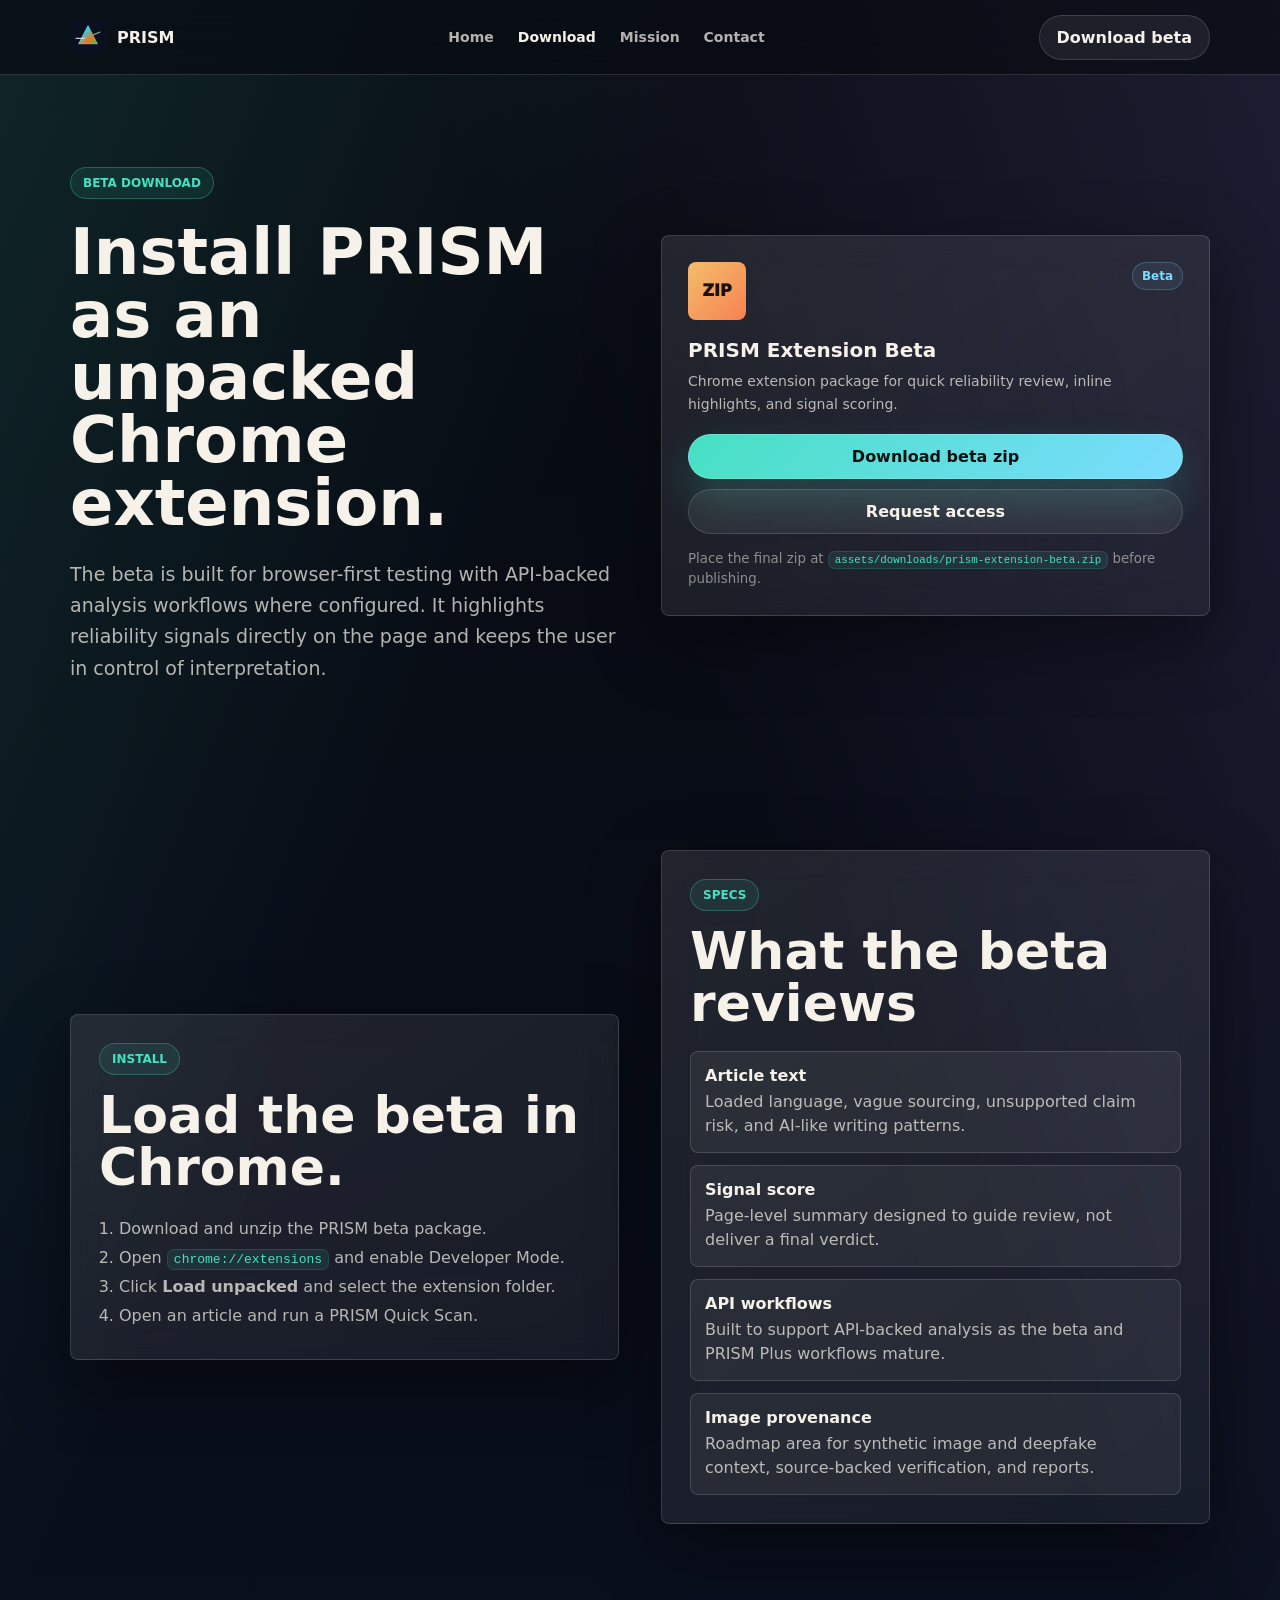
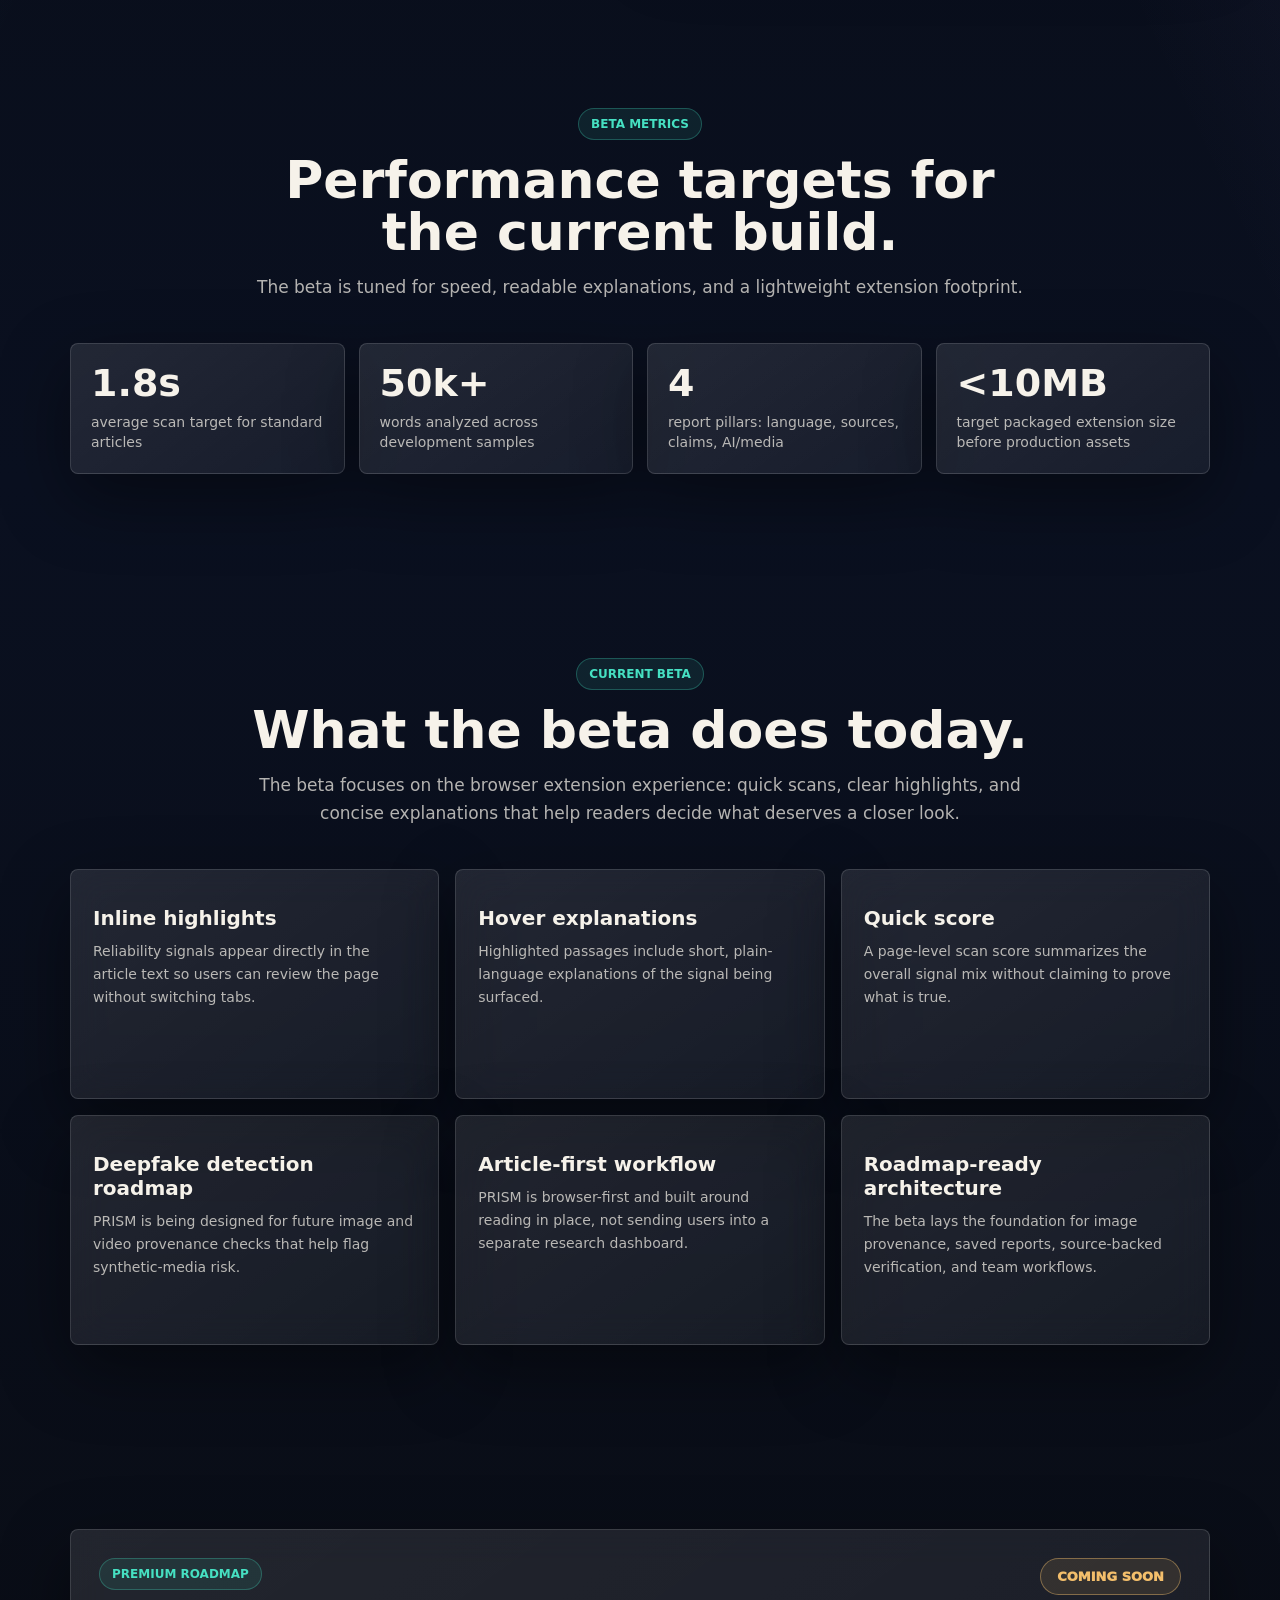
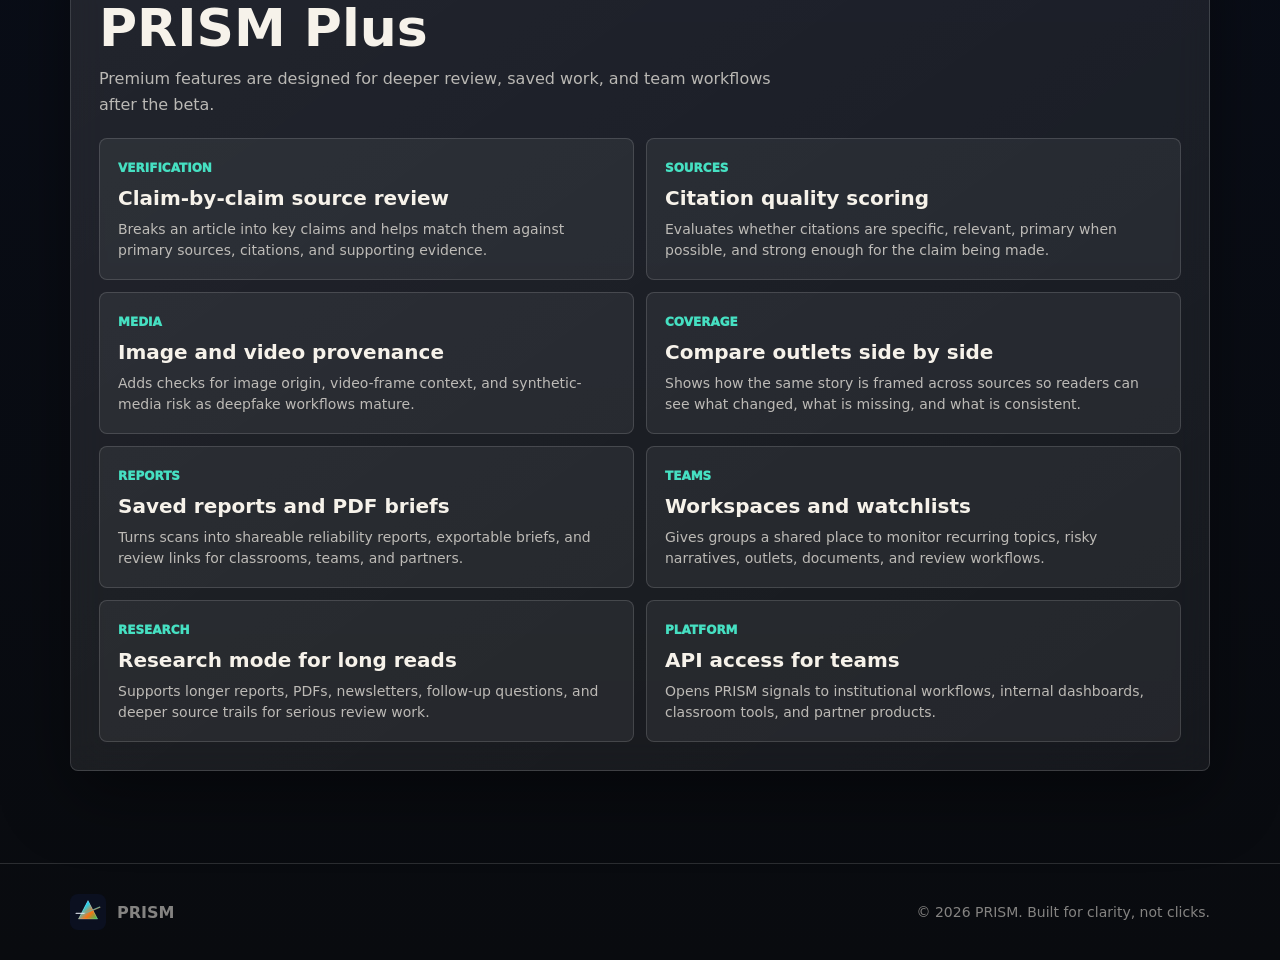
==== download.html @ aa21508f "Add files via upload" ====
<!doctype html>
<html lang="en">
<head>
  <meta charset="utf-8" />
  <meta name="viewport" content="width=device-width, initial-scale=1" />
  <title>Download PRISM - Beta extension</title>
  <meta name="description" content="Download the PRISM browser extension beta and review the current product specs." />
  <link rel="icon" href="assets/images/prism-logo.svg" type="image/svg+xml" />
  <link rel="stylesheet" href="css/prism.css" />
</head>

<body>
  <div class="noise" aria-hidden="true"></div>

  <header class="nav" data-nav>
    <div class="container nav-inner">
      <a class="brand" href="index.html" aria-label="PRISM home">
        <img src="assets/images/prism-logo.svg" alt="" />
        <span>PRISM</span>
      </a>

      <nav class="nav-links" aria-label="Primary navigation">
        <a href="index.html">Home</a>
        <a class="is-active" href="download.html">Download</a>
        <a href="about.html">Mission</a>
        <a href="mailto:casey_mccabe1@baylor.edu?subject=PRISM%20Partnership">Contact</a>
      </nav>

      <a class="nav-cta" href="assets/downloads/prism-extension-beta.zip" download>Download beta</a>
      <button class="menu-button" type="button" data-menu-button aria-label="Open menu" aria-expanded="false">
        <span></span>
        <span></span>
        <span></span>
      </button>
    </div>

    <nav class="mobile-menu" data-mobile-menu aria-label="Mobile navigation">
      <a href="index.html">Home</a>
      <a href="download.html">Download</a>
      <a href="about.html">Mission</a>
      <a href="mailto:casey_mccabe1@baylor.edu?subject=PRISM%20Partnership">Contact</a>
    </nav>
  </header>

  <main>
    <section class="section-large page-hero">
      <div class="container page-hero-grid">
        <div class="reveal">
          <span class="kicker">Beta download</span>
          <h1>Install PRISM as an unpacked Chrome extension.</h1>
          <p>
            The beta is built for browser-first testing with API-backed analysis workflows where configured.
            It highlights reliability signals directly on the page and keeps the user in control of interpretation.
          </p>
        </div>

        <div class="download-card large reveal">
          <div class="download-card-top">
            <div class="package-icon">ZIP</div>
            <span class="status-pill">Beta</span>
          </div>
          <h3>PRISM Extension Beta</h3>
          <p>Chrome extension package for quick reliability review, inline highlights, and signal scoring.</p>
          <a class="button primary wide" href="assets/downloads/prism-extension-beta.zip" download>Download beta zip</a>
          <a class="button secondary wide" href="mailto:casey_mccabe1@baylor.edu?subject=PRISM%20Beta%20Access">Request access</a>
          <small>Place the final zip at <code>assets/downloads/prism-extension-beta.zip</code> before publishing.</small>
        </div>
      </div>
    </section>

    <section class="section">
      <div class="container install-grid">
        <div class="install-panel reveal">
          <span class="kicker">Install</span>
          <h2>Load the beta in Chrome.</h2>
          <ol class="install-list">
            <li>Download and unzip the PRISM beta package.</li>
            <li>Open <code>chrome://extensions</code> and enable Developer Mode.</li>
            <li>Click <strong>Load unpacked</strong> and select the extension folder.</li>
            <li>Open an article and run a PRISM Quick Scan.</li>
          </ol>
        </div>

        <div class="spec-panel reveal">
          <span class="kicker">Specs</span>
          <h2>What the beta reviews</h2>
          <div class="spec-list">
            <div>
              <strong>Article text</strong>
              <span>Loaded language, vague sourcing, unsupported claim risk, and AI-like writing patterns.</span>
            </div>
            <div>
              <strong>Signal score</strong>
              <span>Page-level summary designed to guide review, not deliver a final verdict.</span>
            </div>
            <div>
              <strong>API workflows</strong>
              <span>Built to support API-backed analysis as the beta and PRISM Plus workflows mature.</span>
            </div>
            <div>
              <strong>Image provenance</strong>
              <span>Roadmap area for synthetic image and deepfake context, source-backed verification, and reports.</span>
            </div>
          </div>
        </div>
      </div>
    </section>

    <section class="section beta-metrics-section">
      <div class="container">
        <div class="section-heading reveal">
          <span class="kicker">Beta metrics</span>
          <h2>Performance targets for the current build.</h2>
          <p>
            The beta is tuned for speed, readable explanations, and a lightweight extension footprint.
          </p>
        </div>

        <div class="performance-grid">
          <article class="performance-card reveal">
            <strong>1.8s</strong>
            <span>average scan target for standard articles</span>
          </article>
          <article class="performance-card reveal">
            <strong>50k+</strong>
            <span>words analyzed across development samples</span>
          </article>
          <article class="performance-card reveal">
            <strong>4</strong>
            <span>report pillars: language, sources, claims, AI/media</span>
          </article>
          <article class="performance-card reveal">
            <strong>&lt;10MB</strong>
            <span>target packaged extension size before production assets</span>
          </article>
        </div>
      </div>
    </section>

    <section class="section">
      <div class="container">
        <div class="section-heading reveal">
          <span class="kicker">Current beta</span>
          <h2>What the beta does today.</h2>
          <p>
            The beta focuses on the browser extension experience: quick scans, clear highlights, and concise
            explanations that help readers decide what deserves a closer look.
          </p>
        </div>

        <div class="spec-grid">
          <article class="spec-card reveal">
            <h3>Inline highlights</h3>
            <p>Reliability signals appear directly in the article text so users can review the page without switching tabs.</p>
          </article>
          <article class="spec-card reveal">
            <h3>Hover explanations</h3>
            <p>Highlighted passages include short, plain-language explanations of the signal being surfaced.</p>
          </article>
          <article class="spec-card reveal">
            <h3>Quick score</h3>
            <p>A page-level scan score summarizes the overall signal mix without claiming to prove what is true.</p>
          </article>
          <article class="spec-card reveal">
            <h3>Deepfake detection roadmap</h3>
            <p>PRISM is being designed for future image and video provenance checks that help flag synthetic-media risk.</p>
          </article>
          <article class="spec-card reveal">
            <h3>Article-first workflow</h3>
            <p>PRISM is browser-first and built around reading in place, not sending users into a separate research dashboard.</p>
          </article>
          <article class="spec-card reveal">
            <h3>Roadmap-ready architecture</h3>
            <p>The beta lays the foundation for image provenance, saved reports, source-backed verification, and team workflows.</p>
          </article>
        </div>
      </div>
    </section>

    <section class="section">
      <div class="container">
        <div class="premium-panel reveal">
          <div class="premium-header">
            <div>
              <span class="kicker">Premium roadmap</span>
              <h2>PRISM Plus</h2>
              <p>
                Premium features are designed for deeper review, saved work, and team workflows after the beta.
              </p>
            </div>
            <span class="coming-pill">Coming soon</span>
          </div>

          <div class="premium-feature-grid">
            <article>
              <span>Verification</span>
              <h3>Claim-by-claim source review</h3>
              <p>Breaks an article into key claims and helps match them against primary sources, citations, and supporting evidence.</p>
            </article>
            <article>
              <span>Sources</span>
              <h3>Citation quality scoring</h3>
              <p>Evaluates whether citations are specific, relevant, primary when possible, and strong enough for the claim being made.</p>
            </article>
            <article>
              <span>Media</span>
              <h3>Image and video provenance</h3>
              <p>Adds checks for image origin, video-frame context, and synthetic-media risk as deepfake workflows mature.</p>
            </article>
            <article>
              <span>Coverage</span>
              <h3>Compare outlets side by side</h3>
              <p>Shows how the same story is framed across sources so readers can see what changed, what is missing, and what is consistent.</p>
            </article>
            <article>
              <span>Reports</span>
              <h3>Saved reports and PDF briefs</h3>
              <p>Turns scans into shareable reliability reports, exportable briefs, and review links for classrooms, teams, and partners.</p>
            </article>
            <article>
              <span>Teams</span>
              <h3>Workspaces and watchlists</h3>
              <p>Gives groups a shared place to monitor recurring topics, risky narratives, outlets, documents, and review workflows.</p>
            </article>
            <article>
              <span>Research</span>
              <h3>Research mode for long reads</h3>
              <p>Supports longer reports, PDFs, newsletters, follow-up questions, and deeper source trails for serious review work.</p>
            </article>
            <article>
              <span>Platform</span>
              <h3>API access for teams</h3>
              <p>Opens PRISM signals to institutional workflows, internal dashboards, classroom tools, and partner products.</p>
            </article>
          </div>
        </div>
      </div>
    </section>
  </main>

  <footer class="footer">
    <div class="container footer-inner">
      <a class="brand" href="index.html">
        <img src="assets/images/prism-logo.svg" alt="" />
        <span>PRISM</span>
      </a>
      <p>&copy; <span id="year"></span> PRISM. Built for clarity, not clicks.</p>
    </div>
  </footer>

  <script src="js/main.js"></script>
</body>
</html>
---- css/prism.css ----
:root {
  --bg: #070a10;
  --bg-2: #0d1320;
  --panel: rgba(255, 255, 255, 0.078);
  --panel-strong: rgba(255, 255, 255, 0.12);
  --text: #f6f2ea;
  --muted: rgba(246, 242, 234, 0.72);
  --soft: rgba(246, 242, 234, 0.52);
  --line: rgba(255, 255, 255, 0.14);
  --teal: #46e0c2;
  --cyan: #7bdcff;
  --blue: #76a9ff;
  --amber: #f3be6b;
  --orange: #f78152;
  --violet: #a78bfa;
  --rose: #ff86a7;
  --danger: #ff7373;
  --shadow: 0 24px 70px rgba(0, 0, 0, 0.42);
  --radius: 8px;
  --font: Inter, ui-sans-serif, system-ui, -apple-system, BlinkMacSystemFont, "Segoe UI", sans-serif;
}

* {
  box-sizing: border-box;
}

html {
  scroll-behavior: smooth;
}

body {
  margin: 0;
  min-height: 100vh;
  color: var(--text);
  font-family: var(--font);
  background:
    linear-gradient(115deg, rgba(70, 224, 194, 0.13), transparent 24%),
    linear-gradient(245deg, rgba(167, 139, 250, 0.14), transparent 28%),
    linear-gradient(180deg, #070a10 0%, #0a1020 50%, #090b0f 100%);
  overflow-x: hidden;
}

body.menu-open {
  overflow: hidden;
}

a {
  color: inherit;
  text-decoration: none;
}

button,
input,
textarea {
  font: inherit;
}

.container {
  width: min(1140px, 92vw);
  margin: 0 auto;
}

.narrow {
  max-width: 860px;
}

.noise {
  position: fixed;
  inset: 0;
  pointer-events: none;
  opacity: 0.12;
  background-image:
    linear-gradient(rgba(255,255,255,.04) 1px, transparent 1px),
    linear-gradient(90deg, rgba(255,255,255,.04) 1px, transparent 1px);
  background-size: 38px 38px;
  mask-image: linear-gradient(to bottom, black, transparent 82%);
  z-index: -1;
}

/* Navigation */

.nav {
  position: sticky;
  top: 0;
  z-index: 50;
  border-bottom: 1px solid var(--line);
  background: rgba(8, 11, 18, 0.68);
  backdrop-filter: blur(18px);
  transition: background 180ms ease, box-shadow 180ms ease;
}

.nav.is-scrolled {
  background: rgba(8, 11, 18, 0.88);
  box-shadow: 0 12px 36px rgba(0, 0, 0, 0.2);
}

.nav-inner {
  height: 74px;
  display: flex;
  align-items: center;
  justify-content: space-between;
  gap: 22px;
}

.brand {
  display: inline-flex;
  align-items: center;
  gap: 11px;
  font-weight: 900;
  letter-spacing: 0;
}

.brand img {
  width: 36px;
  height: 36px;
}

.nav-links {
  display: flex;
  align-items: center;
  gap: 24px;
  color: var(--muted);
  font-size: 14px;
  font-weight: 750;
}

.nav-links a,
.mobile-menu a {
  transition: color 160ms ease, transform 160ms ease;
}

.nav-links a:hover,
.nav-links a.is-active,
.mobile-menu a:hover {
  color: var(--text);
}

.nav-links a:hover,
.mobile-menu a:hover {
  transform: translateY(-1px);
}

.nav-cta,
.button {
  display: inline-flex;
  align-items: center;
  justify-content: center;
  gap: 10px;
  border: 1px solid var(--line);
  border-radius: 999px;
  padding: 12px 17px;
  font-weight: 850;
  cursor: pointer;
  transition: transform 160ms ease, border-color 160ms ease, background 160ms ease, box-shadow 160ms ease;
}

.nav-cta,
.button.secondary {
  background: rgba(255,255,255,0.07);
}

.nav-cta:hover,
.button:hover {
  transform: translateY(-2px);
}

.button.primary {
  color: #07100f;
  background: linear-gradient(135deg, var(--teal), var(--cyan));
  border-color: rgba(255,255,255,0.16);
  box-shadow: 0 20px 40px rgba(70, 224, 194, 0.22);
}

.button.wide {
  width: 100%;
}

.menu-button {
  display: none;
  width: 42px;
  height: 42px;
  border-radius: 8px;
  border: 1px solid var(--line);
  background: rgba(255,255,255,0.08);
  color: var(--text);
  padding: 0;
  position: relative;
  place-items: center;
}

.menu-button span {
  position: absolute;
  width: 18px;
  height: 2px;
  border-radius: 999px;
  background: currentColor;
  transition: transform 180ms ease, opacity 180ms ease;
}

.menu-button span:first-child {
  transform: translateY(-6px);
}

.menu-button span:last-child {
  transform: translateY(6px);
}

.menu-button.is-open span:first-child {
  transform: rotate(45deg);
}

.menu-button.is-open span:nth-child(2) {
  opacity: 0;
}

.menu-button.is-open span:last-child {
  transform: rotate(-45deg);
}

.mobile-menu {
  display: none;
  border-top: 1px solid var(--line);
  padding: 12px 4vw 18px;
  background: rgba(8, 11, 18, 0.94);
}

.mobile-menu a {
  display: block;
  padding: 13px 0;
  color: var(--muted);
  font-weight: 800;
}

/* Type and sections */

.section {
  padding: 92px 0;
}

.section-large {
  padding: 92px 0 74px;
}

.kicker,
.pill {
  display: inline-flex;
  align-items: center;
  gap: 9px;
  color: var(--teal);
  border: 1px solid rgba(70, 224, 194, 0.28);
  background: rgba(70, 224, 194, 0.09);
  border-radius: 999px;
  padding: 8px 12px;
  font-size: 12px;
  font-weight: 900;
  letter-spacing: 0;
  text-transform: uppercase;
}

.pulse {
  width: 8px;
  height: 8px;
  background: var(--teal);
  border-radius: 999px;
  box-shadow: 0 0 0 0 rgba(70,224,194,0.7);
  animation: pulse 1.8s infinite;
}

@keyframes pulse {
  70% { box-shadow: 0 0 0 11px rgba(70,224,194,0); }
  100% { box-shadow: 0 0 0 0 rgba(70,224,194,0); }
}

h1,
h2,
h3,
p {
  margin: 0;
}

h1 {
  margin-top: 22px;
  font-size: 68px;
  line-height: 0.98;
  letter-spacing: 0;
}

h2 {
  font-size: 52px;
  line-height: 1;
  letter-spacing: 0;
}

h3 {
  font-size: 20px;
  letter-spacing: 0;
}

p {
  color: var(--muted);
  line-height: 1.65;
}

.hero-sub,
.page-hero p {
  margin-top: 24px;
  font-size: 19px;
  max-width: 66ch;
}

.hero-actions {
  display: flex;
  flex-wrap: wrap;
  gap: 13px;
  margin-top: 32px;
}

.section-heading {
  text-align: center;
  max-width: 800px;
  margin: 0 auto 42px;
}

.section-heading h2 {
  margin-top: 14px;
}

.section-heading p {
  margin-top: 15px;
  font-size: 17px;
}

/* Hero browser */

.hero-grid {
  display: grid;
  grid-template-columns: minmax(0, 0.92fr) minmax(480px, 1.08fr);
  gap: 56px;
  align-items: center;
}

.hero-browser {
  transform: perspective(1000px) rotateY(-4deg) rotateX(2deg);
  animation: browserFloat 7s ease-in-out infinite;
}

.hero-browser .article-demo {
  min-height: 390px;
}

/* Layout grids */

.page-hero-grid,
.install-grid,
.split-grid {
  display: grid;
  grid-template-columns: 1fr 1fr;
  gap: 42px;
  align-items: center;
}

.split-grid p {
  margin-top: 16px;
  font-size: 17px;
}

.split-grid h2 {
  margin-top: 14px;
}

/* Metrics */

.pillar-board,
.spec-card,
.premium-panel,
.browser-frame,
.download-card,
.install-panel,
.spec-panel,
.team-card,
.achievement-card,
.timeline-card,
.mission-panel {
  border: 1px solid var(--line);
  border-radius: var(--radius);
  background: linear-gradient(145deg, rgba(255,255,255,0.10), rgba(255,255,255,0.055));
  box-shadow: var(--shadow);
  backdrop-filter: blur(18px);
}

.spec-card:hover,
.team-card:hover,
.timeline-card:hover,
.download-card:hover,
.achievement-card:hover {
  transform: translateY(-5px);
  border-color: rgba(70, 224, 194, 0.32);
  background: rgba(255,255,255,0.10);
}

.evidence-chart {
  display: grid;
  grid-template-columns: 0.72fr 1.28fr;
  gap: 24px;
  align-items: center;
  border: 1px solid var(--line);
  border-radius: var(--radius);
  padding: 28px;
  background: linear-gradient(145deg, rgba(255,255,255,0.10), rgba(255,255,255,0.055));
  box-shadow: var(--shadow);
  backdrop-filter: blur(18px);
}

.chart-copy h3 {
  margin-top: 14px;
  font-size: 34px;
  line-height: 1.05;
}

.chart-copy p {
  margin-top: 16px;
  font-size: 16px;
}

.chart-canvas {
  border: 1px solid rgba(255,255,255,0.1);
  border-radius: var(--radius);
  padding: 16px;
  background: rgba(0,0,0,0.2);
}

.chart-canvas svg {
  display: block;
  width: 100%;
  height: auto;
}

.grid-lines line {
  stroke: rgba(255,255,255,0.1);
  stroke-width: 1;
}

.axis-labels text {
  fill: rgba(246,242,234,0.54);
  font-size: 13px;
  font-weight: 750;
}

.trust-area {
  fill: url(#trustArea);
}

.trust-path {
  fill: none;
  stroke: url(#trustLine);
  stroke-width: 6;
  stroke-linecap: round;
  stroke-linejoin: round;
  filter: drop-shadow(0 0 14px rgba(70,224,194,0.26));
}

.data-points circle {
  fill: var(--text);
  stroke: var(--teal);
  stroke-width: 3;
}

.chart-callout rect,
.risk-badges rect {
  fill: rgba(8, 12, 18, 0.82);
  stroke: rgba(70,224,194,0.22);
}

.chart-callout text,
.risk-badges text {
  fill: var(--text);
  font-size: 14px;
  font-weight: 850;
}

.risk-badges rect {
  stroke: rgba(243,190,107,0.26);
}

.risk-badges text {
  fill: rgba(246,242,234,0.9);
  font-size: 13px;
}

.chart-source {
  display: grid;
  gap: 4px;
  margin-top: 12px;
  font-size: 12px;
  line-height: 1.4;
}

.chart-source a {
  color: var(--soft);
  text-decoration: none;
}

.chart-source a:hover {
  color: var(--teal);
}

/* Pillars */

.pillars-section {
  padding-top: 40px;
}

.pillar-board {
  display: grid;
  gap: 12px;
  padding: 18px;
}

.pillar-row {
  display: grid;
  gap: 7px;
  border: 1px solid var(--line);
  border-radius: var(--radius);
  padding: 16px;
  background: rgba(255,255,255,0.06);
}

.pillar-row.cyan { border-left: 4px solid var(--cyan); }
.pillar-row.green { border-left: 4px solid var(--teal); }
.pillar-row.amber { border-left: 4px solid var(--amber); }
.pillar-row.violet { border-left: 4px solid var(--violet); }

.pillar-row span {
  color: var(--teal);
  font-size: 12px;
  font-weight: 900;
  text-transform: uppercase;
}

.pillar-row strong {
  font-size: 17px;
}

.pillar-row p {
  color: var(--muted);
  font-size: 14px;
  line-height: 1.5;
}

.spec-grid {
  display: grid;
  grid-template-columns: repeat(3, 1fr);
  gap: 16px;
}

.performance-grid {
  display: grid;
  grid-template-columns: repeat(4, 1fr);
  gap: 14px;
}

.performance-card {
  border: 1px solid var(--line);
  border-radius: var(--radius);
  padding: 20px;
  background: linear-gradient(145deg, rgba(255,255,255,0.10), rgba(255,255,255,0.055));
  box-shadow: var(--shadow);
}

.performance-card strong,
.performance-card span {
  display: block;
}

.performance-card strong {
  color: var(--text);
  font-size: 38px;
  line-height: 1;
}

.performance-card span {
  margin-top: 10px;
  color: var(--muted);
  font-size: 14px;
  line-height: 1.45;
}

.spec-card {
  min-height: 230px;
  padding: 22px;
  transition: transform 180ms ease, border-color 180ms ease, background 180ms ease;
}

.spec-card h3 {
  margin-top: 14px;
}

.spec-card p {
  margin-top: 10px;
  font-size: 14px;
}

.premium-panel {
  padding: 28px;
}

.premium-header {
  display: flex;
  justify-content: space-between;
  gap: 18px;
  align-items: flex-start;
  margin-bottom: 20px;
}

.premium-header h2 {
  margin-top: 12px;
}

.premium-header p {
  margin-top: 12px;
  max-width: 680px;
}

.coming-pill {
  display: inline-flex;
  align-items: center;
  flex: 0 0 auto;
  border: 1px solid rgba(243, 190, 107, 0.42);
  border-radius: 999px;
  padding: 10px 16px;
  color: var(--amber);
  background: rgba(243, 190, 107, 0.11);
  font-size: 13px;
  font-weight: 950;
  text-transform: uppercase;
}

.premium-feature-grid {
  display: grid;
  grid-template-columns: repeat(2, 1fr);
  gap: 12px;
}

.premium-feature-grid article {
  border: 1px solid var(--line);
  border-radius: var(--radius);
  padding: 18px;
  background: rgba(255,255,255,0.06);
}

.premium-feature-grid span {
  color: var(--teal);
  font-size: 12px;
  font-weight: 950;
  text-transform: uppercase;
}

.premium-feature-grid h3 {
  margin-top: 10px;
}

.premium-feature-grid p {
  margin-top: 9px;
  font-size: 14px;
  line-height: 1.5;
}

/* Browser showcase */

.browser-frame {
  overflow: hidden;
  transform: perspective(1000px) rotateY(-3deg) rotateX(2deg);
  animation: browserFloat 7s ease-in-out infinite;
}

.browser-frame.hero-browser {
  transform: perspective(1000px) rotateY(-4deg) rotateX(2deg);
}

@keyframes browserFloat {
  50% { transform: perspective(1000px) rotateY(-2deg) rotateX(1deg) translateY(-10px); }
}

.browser-bar {
  height: 54px;
  display: flex;
  align-items: center;
  gap: 8px;
  padding: 0 16px;
  border-bottom: 1px solid var(--line);
  background: rgba(0,0,0,0.22);
}

.browser-bar span {
  width: 11px;
  height: 11px;
  border-radius: 999px;
  background: var(--danger);
}

.browser-bar span:nth-child(2) { background: var(--amber); }
.browser-bar span:nth-child(3) { background: var(--teal); }

.fake-url {
  flex: 1;
  margin-left: 8px;
  padding: 9px 12px;
  border-radius: 999px;
  color: var(--soft);
  background: rgba(255,255,255,0.07);
  font-size: 12px;
}

.article-demo {
  display: grid;
  grid-template-columns: 1fr 210px;
  gap: 18px;
  padding: 22px;
}

.article-left {
  display: grid;
  gap: 13px;
}

.line {
  height: 12px;
  border-radius: 999px;
  background: rgba(255,255,255,0.12);
}

.line.short { width: 55%; }

.article-left p {
  color: rgba(246, 242, 234, 0.86);
  background: rgba(255,255,255,0.05);
  border: 1px solid var(--line);
  border-radius: var(--radius);
  padding: 14px;
  font-size: 14px;
}

mark {
  color: inherit;
  background: rgba(243, 190, 107, 0.25);
  border-bottom: 2px solid var(--amber);
  border-radius: 4px;
  padding: 0 3px;
  position: relative;
}

mark:hover::after,
mark:focus-visible::after {
  content: attr(data-tip);
  position: absolute;
  left: 0;
  bottom: calc(100% + 10px);
  min-width: 220px;
  padding: 10px 12px;
  border-radius: var(--radius);
  background: #111827;
  color: var(--text);
  box-shadow: var(--shadow);
  font-size: 12px;
  z-index: 5;
}

.score-card {
  border: 1px solid var(--line);
  border-radius: var(--radius);
  padding: 16px;
  background: rgba(0,0,0,0.19);
}

.score-ring {
  --degrees: calc(var(--score) * 3.6deg);
  width: 86px;
  height: 86px;
  border-radius: 999px;
  display: grid;
  place-items: center;
  margin-bottom: 14px;
  background: conic-gradient(var(--teal) var(--degrees), rgba(255,255,255,0.13) var(--degrees));
}

.score-ring span {
  width: 62px;
  height: 62px;
  display: grid;
  place-items: center;
  border-radius: 999px;
  background: #111827;
  font-weight: 950;
  font-size: 24px;
}

.score-card p {
  margin-top: 7px;
  font-size: 12px;
}

.mini-bars {
  display: grid;
  gap: 7px;
  margin-top: 16px;
}

.mini-bars span {
  height: 7px;
  width: var(--w);
  border-radius: 999px;
  background: linear-gradient(90deg, var(--teal), var(--cyan));
}

/* Download and specs */

.page-hero h1 {
  font-size: 64px;
}

.download-card {
  padding: 22px;
}

.download-card.large {
  padding: 26px;
}

.download-card-top {
  display: flex;
  align-items: flex-start;
  justify-content: space-between;
  gap: 14px;
}

.package-icon {
  width: 58px;
  height: 58px;
  display: grid;
  place-items: center;
  border-radius: var(--radius);
  background: linear-gradient(135deg, var(--amber), var(--orange));
  color: #1b1009;
  font-weight: 950;
  margin-bottom: 18px;
}

.status-pill {
  display: inline-flex;
  align-items: center;
  border: 1px solid rgba(123, 220, 255, 0.24);
  border-radius: 999px;
  padding: 6px 9px;
  color: var(--cyan);
  background: rgba(123, 220, 255, 0.08);
  font-size: 12px;
  font-weight: 850;
}

.download-card p {
  margin: 8px 0 18px;
  font-size: 14px;
}

.download-card .button + .button {
  margin-top: 10px;
}

.download-card small {
  display: block;
  color: var(--soft);
  margin-top: 15px;
  line-height: 1.5;
}

.install-panel,
.spec-panel {
  padding: 28px;
}

.install-panel h2,
.spec-panel h2 {
  margin-top: 14px;
}

.install-list {
  margin: 22px 0 0;
  padding-left: 20px;
  color: var(--muted);
  line-height: 1.8;
}

code {
  color: var(--teal);
  background: rgba(70, 224, 194, 0.09);
  border: 1px solid rgba(70, 224, 194, 0.16);
  border-radius: 7px;
  padding: 2px 6px;
}

.spec-list {
  display: grid;
  gap: 12px;
  margin-top: 22px;
}

.spec-list div {
  border: 1px solid var(--line);
  border-radius: var(--radius);
  padding: 14px;
  background: rgba(255,255,255,0.06);
}

.spec-list strong,
.spec-list span {
  display: block;
}

.spec-list span {
  margin-top: 5px;
  color: var(--muted);
  line-height: 1.5;
}

/* Team and roadmap */

.team-grid {
  display: grid;
  grid-template-columns: repeat(2, 1fr);
  gap: 18px;
}

.team-card {
  display: grid;
  grid-template-columns: 150px 1fr;
  gap: 20px;
  padding: 18px;
  align-items: center;
  transition: transform 180ms ease, border-color 180ms ease, background 180ms ease;
}

.team-card img {
  width: 150px;
  height: 170px;
  object-fit: cover;
  border-radius: var(--radius);
  border: 1px solid var(--line);
}

.team-card span {
  display: block;
  margin-top: 4px;
  color: var(--teal);
  font-weight: 800;
  font-size: 13px;
}

.team-card p {
  margin-top: 10px;
  font-size: 14px;
}

.profile-link {
  display: inline-flex;
  align-items: center;
  margin-top: 14px;
  color: var(--text);
  border: 1px solid var(--line);
  border-radius: 999px;
  padding: 8px 12px;
  background: rgba(255,255,255,0.07);
  font-size: 13px;
  font-weight: 850;
  transition: transform 160ms ease, border-color 160ms ease, background 160ms ease;
}

.profile-link:hover {
  transform: translateY(-2px);
  border-color: rgba(70, 224, 194, 0.32);
  background: rgba(70, 224, 194, 0.1);
}

.achievement-card {
  margin-top: 18px;
  padding: 22px;
}

.achievement-card p {
  margin-top: 5px;
}

.timeline {
  position: relative;
  display: grid;
  gap: 18px;
  max-width: 860px;
  margin: 0 auto;
}

.timeline::before {
  content: "";
  position: absolute;
  left: 115px;
  top: 18px;
  bottom: 18px;
  width: 1px;
  background: linear-gradient(to bottom, transparent, var(--teal), transparent);
}

.timeline-item {
  display: grid;
  grid-template-columns: 150px 1fr;
  gap: 26px;
  align-items: stretch;
}

.time {
  color: var(--teal);
  font-weight: 950;
  font-size: 14px;
  padding-top: 22px;
}

.timeline-card {
  padding: 24px;
  position: relative;
  transition: transform 180ms ease, border-color 180ms ease, background 180ms ease;
}

.timeline-card::before {
  content: "";
  position: absolute;
  left: -37px;
  top: 26px;
  width: 13px;
  height: 13px;
  border-radius: 999px;
  background: var(--teal);
  box-shadow: 0 0 0 8px rgba(70, 224, 194, 0.12);
}

.timeline-card.premium {
  border-color: rgba(243, 190, 107, 0.34);
  background: linear-gradient(145deg, rgba(243, 190, 107, 0.14), rgba(255,255,255,0.06));
}

.timeline-card p {
  margin-top: 8px;
}

/* Final CTA */

.final-cta {
  padding-top: 40px;
}

.mission-panel {
  padding: 58px;
  text-align: center;
}

.mission-panel p {
  max-width: 780px;
  margin-top: 16px;
  margin-left: auto;
  margin-right: auto;
  font-size: 17px;
}

.mission-panel h2 {
  margin-top: 14px;
}

.mission-panel .hero-actions {
  justify-content: center;
}

/* Footer */

.footer {
  padding: 30px 0;
  border-top: 1px solid var(--line);
  color: var(--soft);
}

.footer-inner {
  display: flex;
  justify-content: space-between;
  gap: 18px;
  align-items: center;
}

.footer p {
  color: var(--soft);
  font-size: 14px;
}

/* Animations */

.reveal {
  opacity: 0;
  transform: translateY(18px);
  transition: opacity 700ms ease, transform 700ms ease;
}

.reveal.is-visible {
  opacity: 1;
  transform: translateY(0);
}

@media (prefers-reduced-motion: reduce) {
  html { scroll-behavior: auto; }
  *,
  *::before,
  *::after {
    animation: none !important;
    transition-duration: 0.001ms !important;
  }
}

/* Responsive */

@media (max-width: 1100px) {
  h1 {
    font-size: 64px;
  }

  .hero-grid {
    grid-template-columns: 1fr;
  }
}

@media (max-width: 980px) {
  .nav-links,
  .nav-cta {
    display: none;
  }

  .menu-button {
    display: inline-grid;
    place-items: center;
  }

  .mobile-menu.is-open {
    display: block;
  }

  .page-hero-grid,
  .install-grid,
  .split-grid {
    grid-template-columns: 1fr;
  }

  .spec-grid,
  .performance-grid,
  .team-grid {
    grid-template-columns: 1fr;
  }

  .evidence-chart {
    grid-template-columns: 1fr;
  }

  .browser-frame {
    transform: none;
    animation: none;
  }
}

@media (max-width: 720px) {
  h1,
  .page-hero h1 {
    font-size: 44px;
  }

  h2 {
    font-size: 34px;
  }

  .section,
  .section-large {
    padding: 70px 0;
  }

  .hero-sub,
  .page-hero p {
    font-size: 17px;
  }

  .article-demo {
    grid-template-columns: 1fr;
  }

  .premium-header {
    display: grid;
  }

  .premium-feature-grid {
    grid-template-columns: 1fr;
  }

  .install-panel,
  .spec-panel,
  .premium-panel,
  .mission-panel {
    padding: 24px;
  }

  .timeline::before {
    left: 8px;
  }

  .timeline-item {
    grid-template-columns: 1fr;
    gap: 8px;
    padding-left: 28px;
  }

  .timeline-card::before {
    left: -27px;
  }

  .time {
    padding-top: 0;
  }

  .team-card {
    grid-template-columns: 1fr;
  }

  .team-card img {
    width: 100%;
    height: 260px;
  }

  .footer-inner {
    flex-direction: column;
    align-items: flex-start;
  }
}
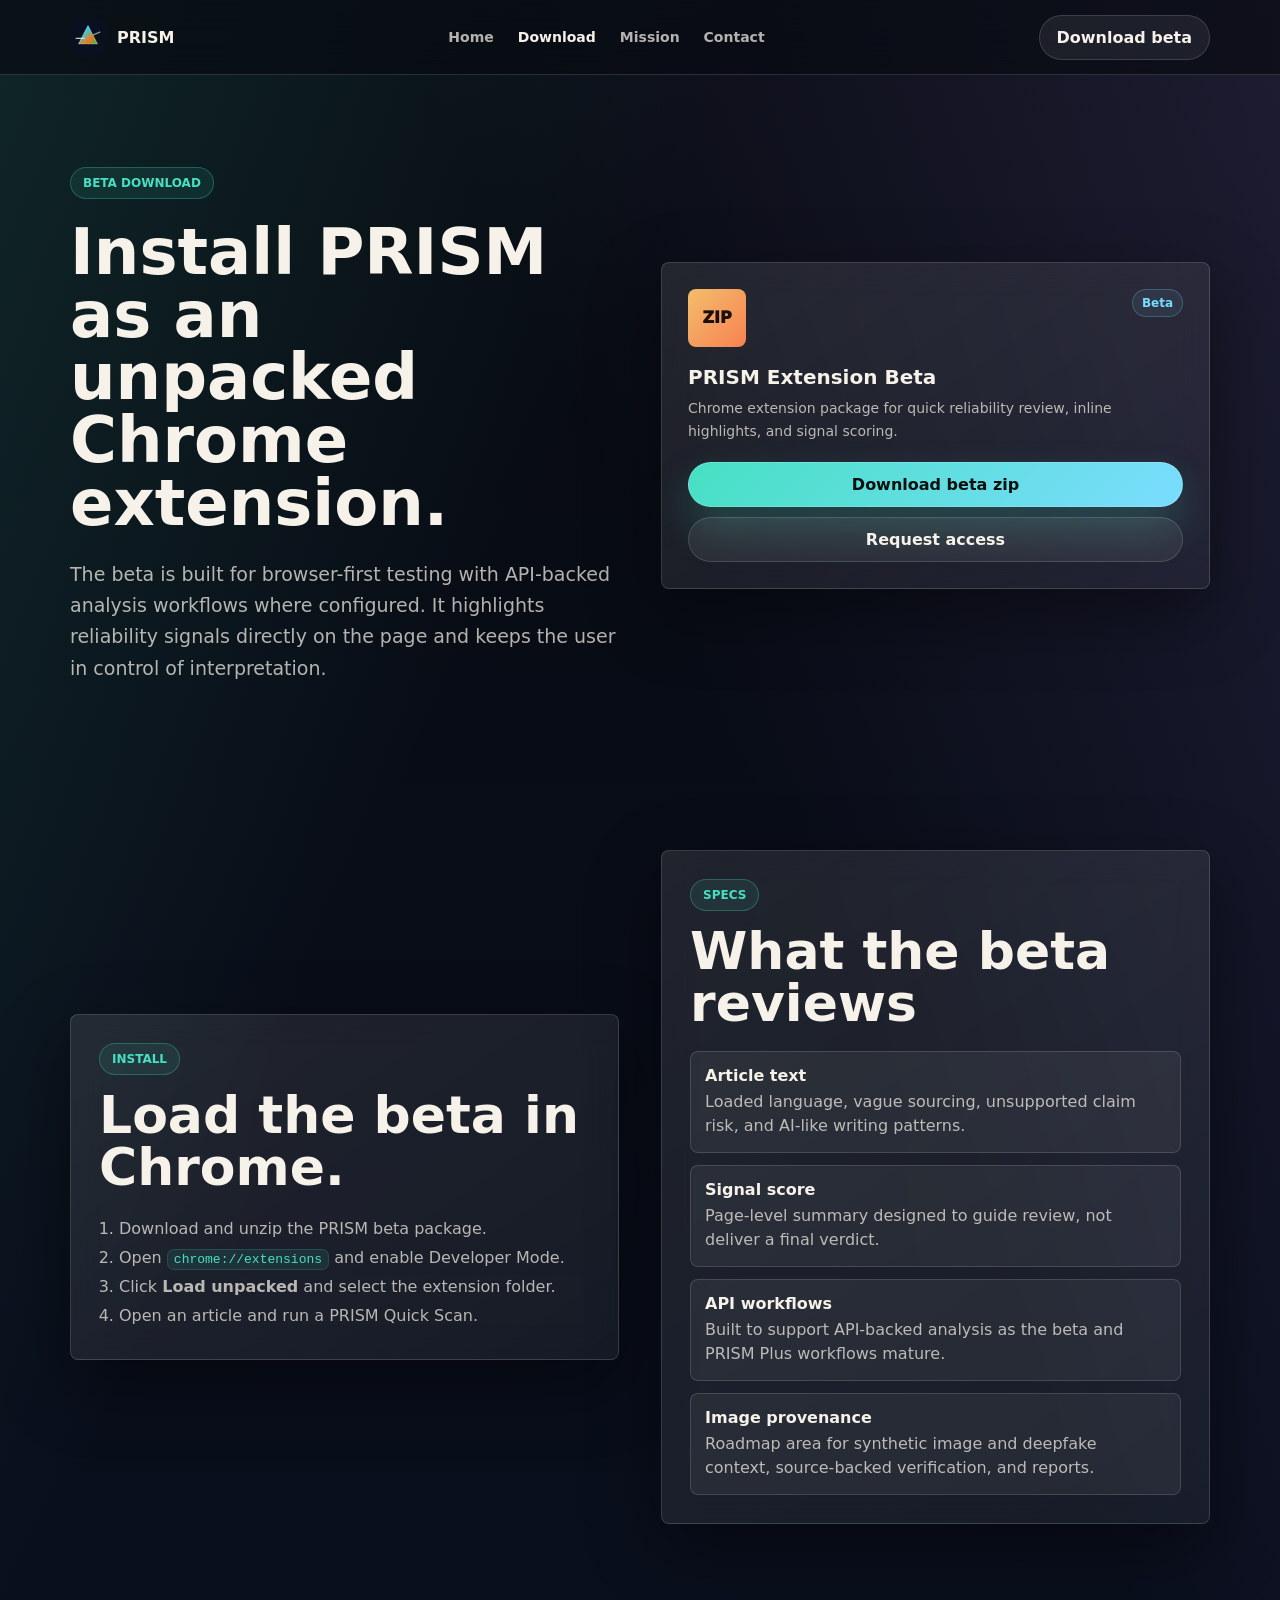
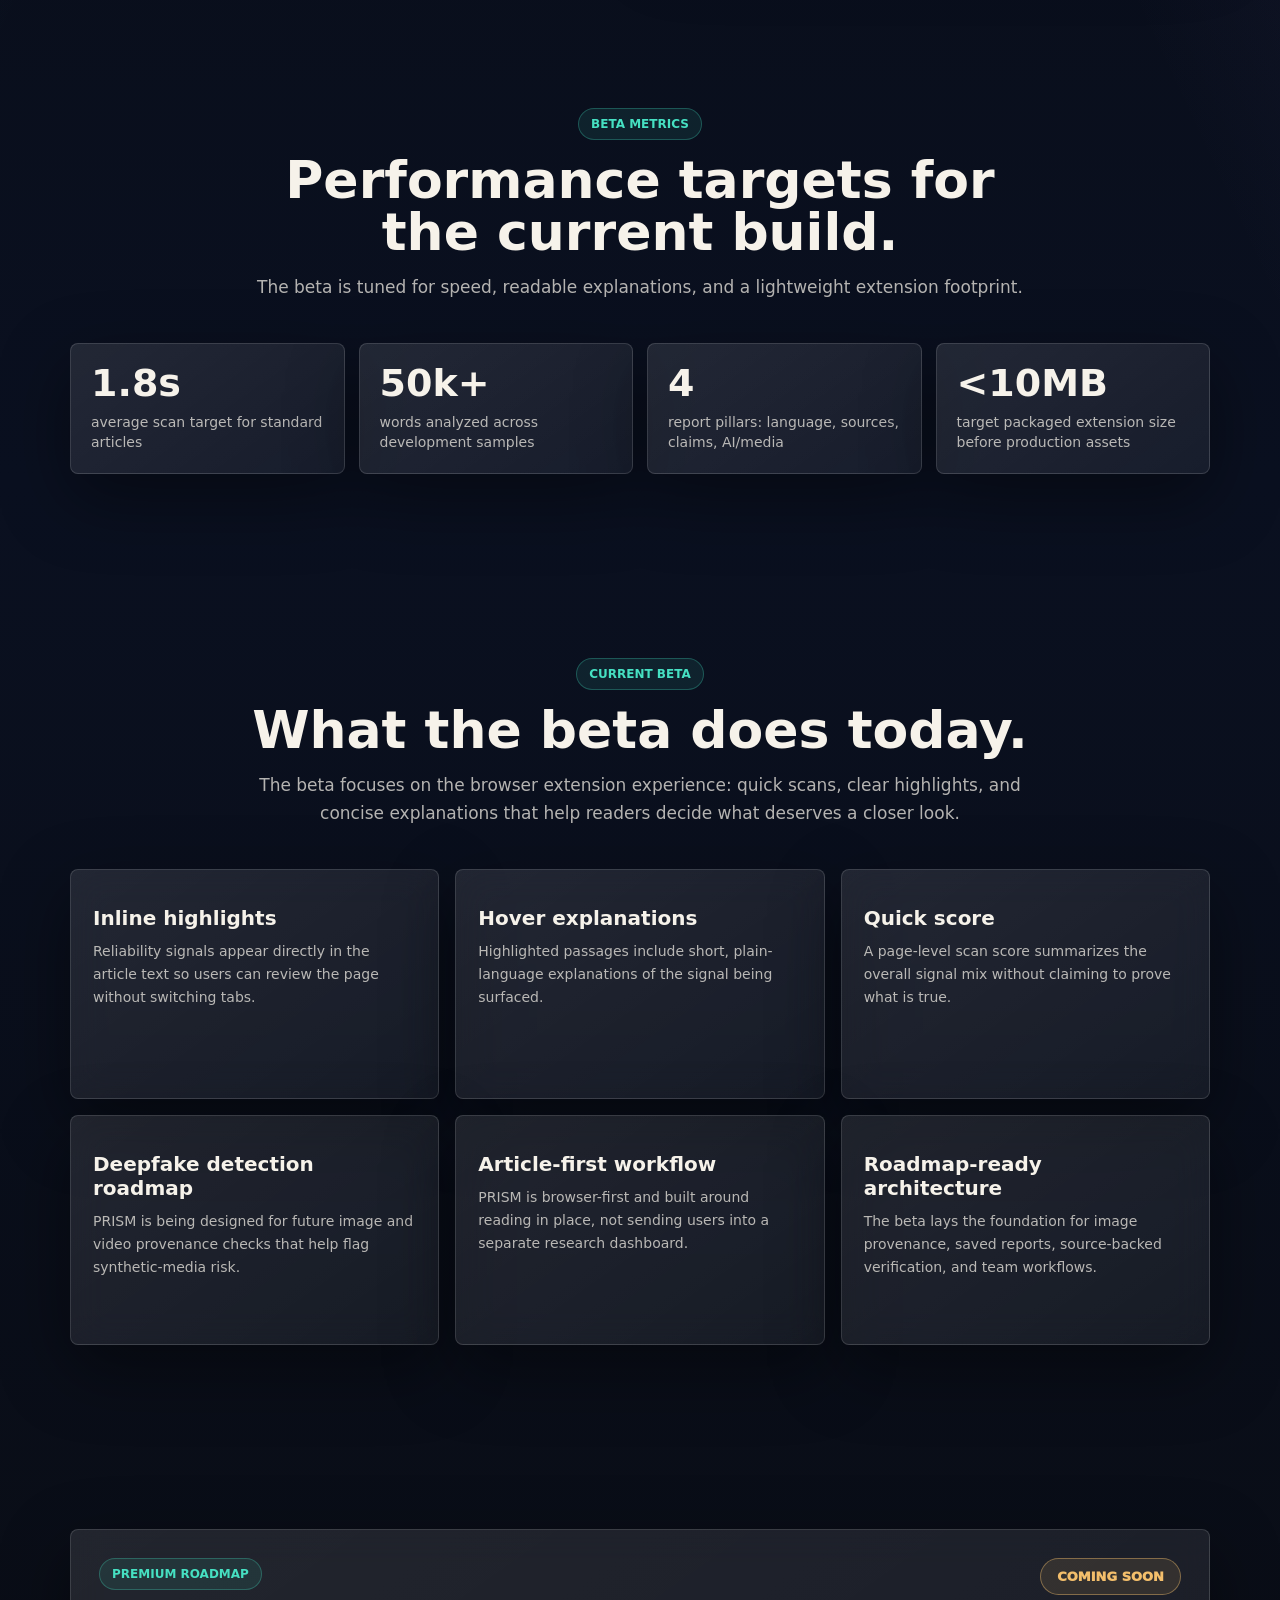
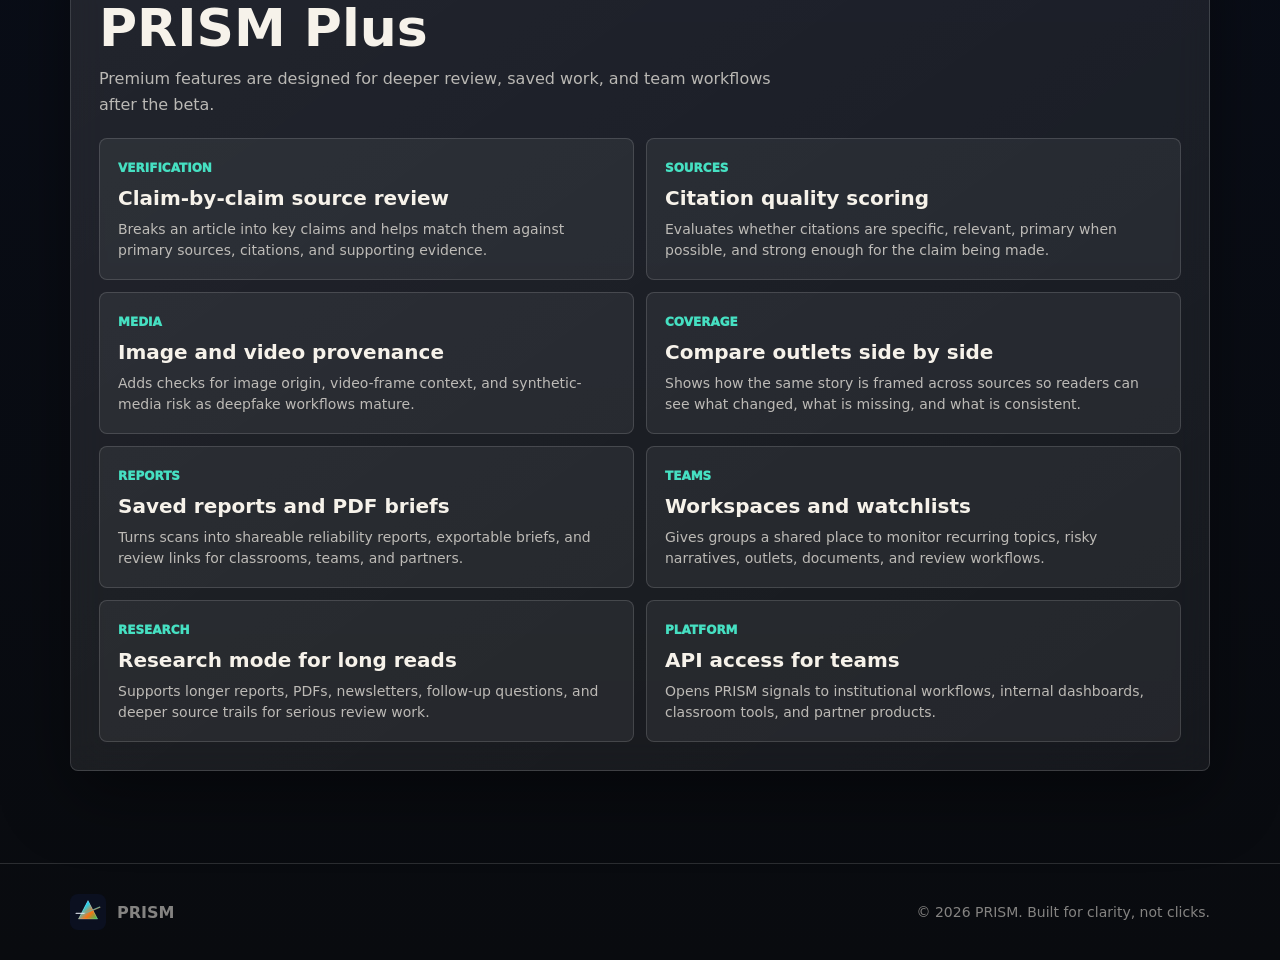
==== commit ea484683: "Remove final zip placement instruction from download.html Removed instruction for placing the final " ====
--- a/download.html
+++ b/download.html
@@ -63,7 +63,6 @@
           <p>Chrome extension package for quick reliability review, inline highlights, and signal scoring.</p>
           <a class="button primary wide" href="assets/downloads/prism-extension-beta.zip" download>Download beta zip</a>
           <a class="button secondary wide" href="mailto:casey_mccabe1@baylor.edu?subject=PRISM%20Beta%20Access">Request access</a>
-          <small>Place the final zip at <code>assets/downloads/prism-extension-beta.zip</code> before publishing.</small>
         </div>
       </div>
     </section>
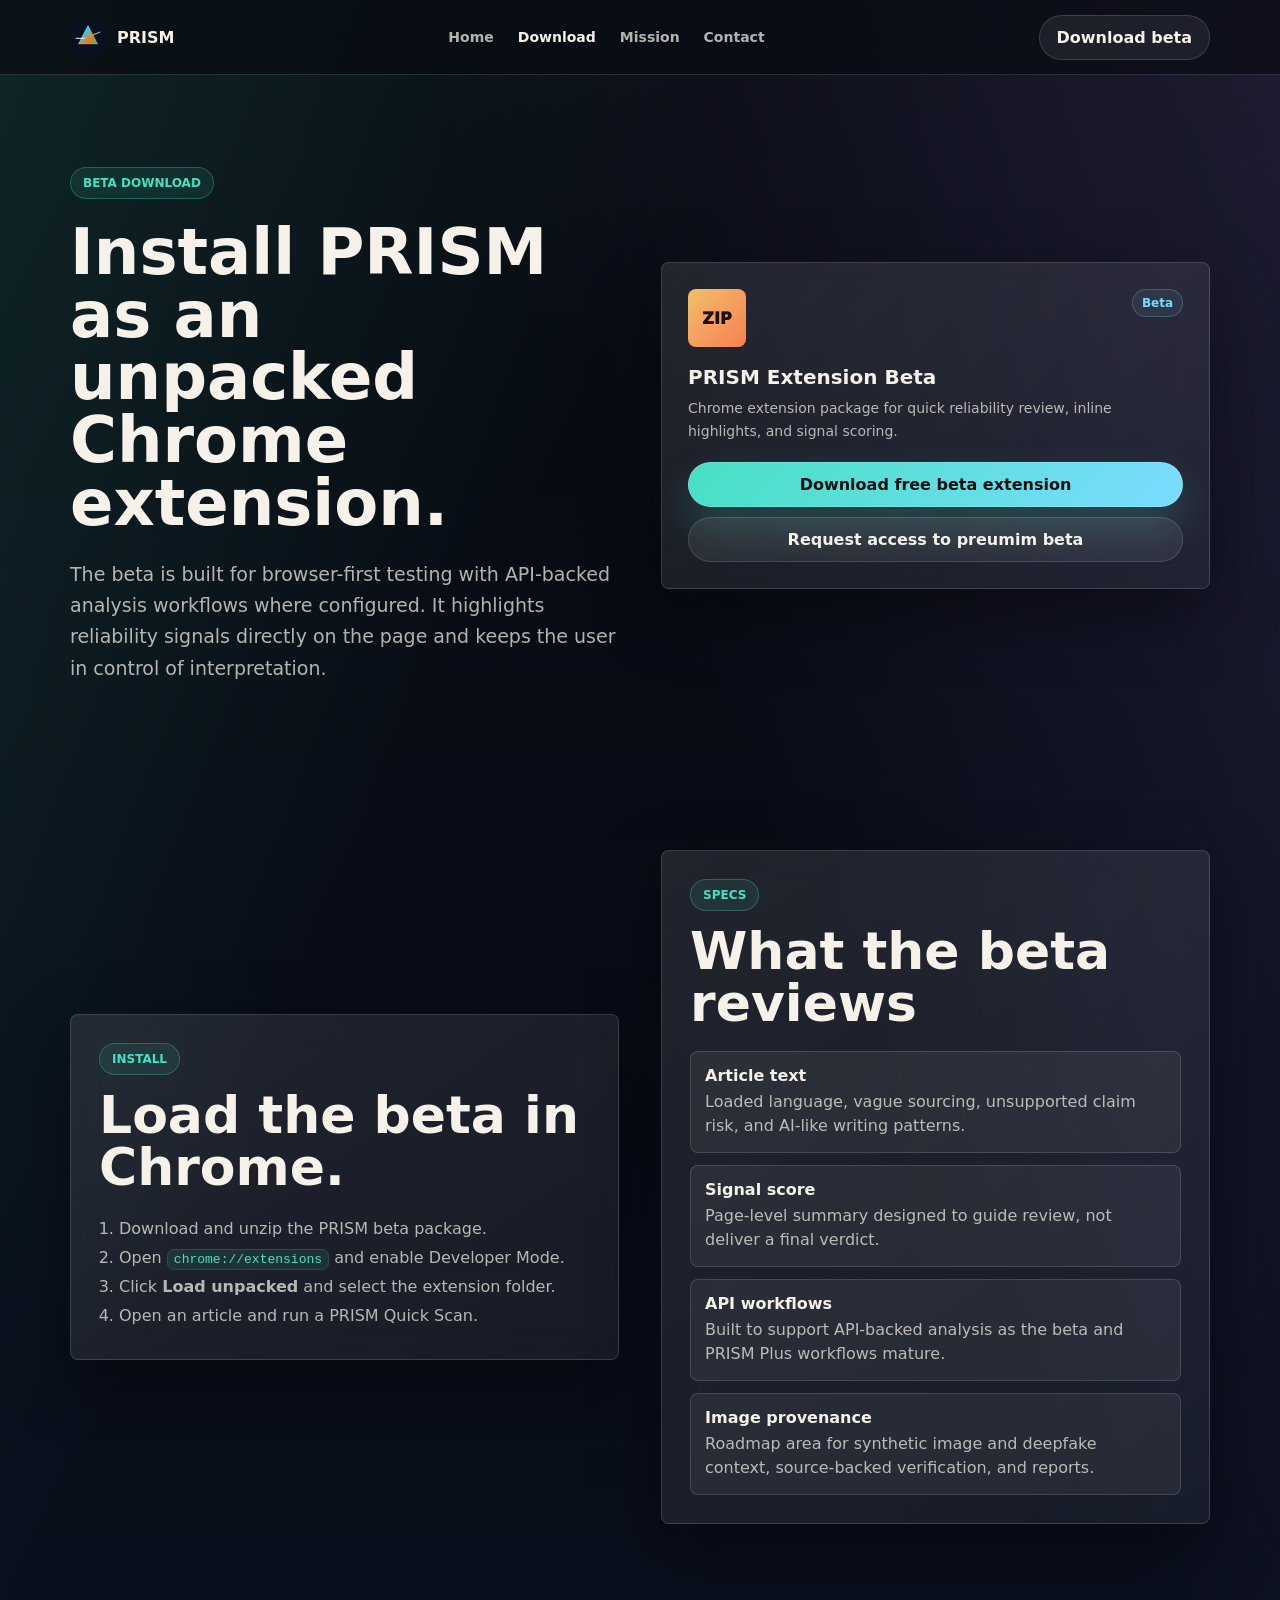
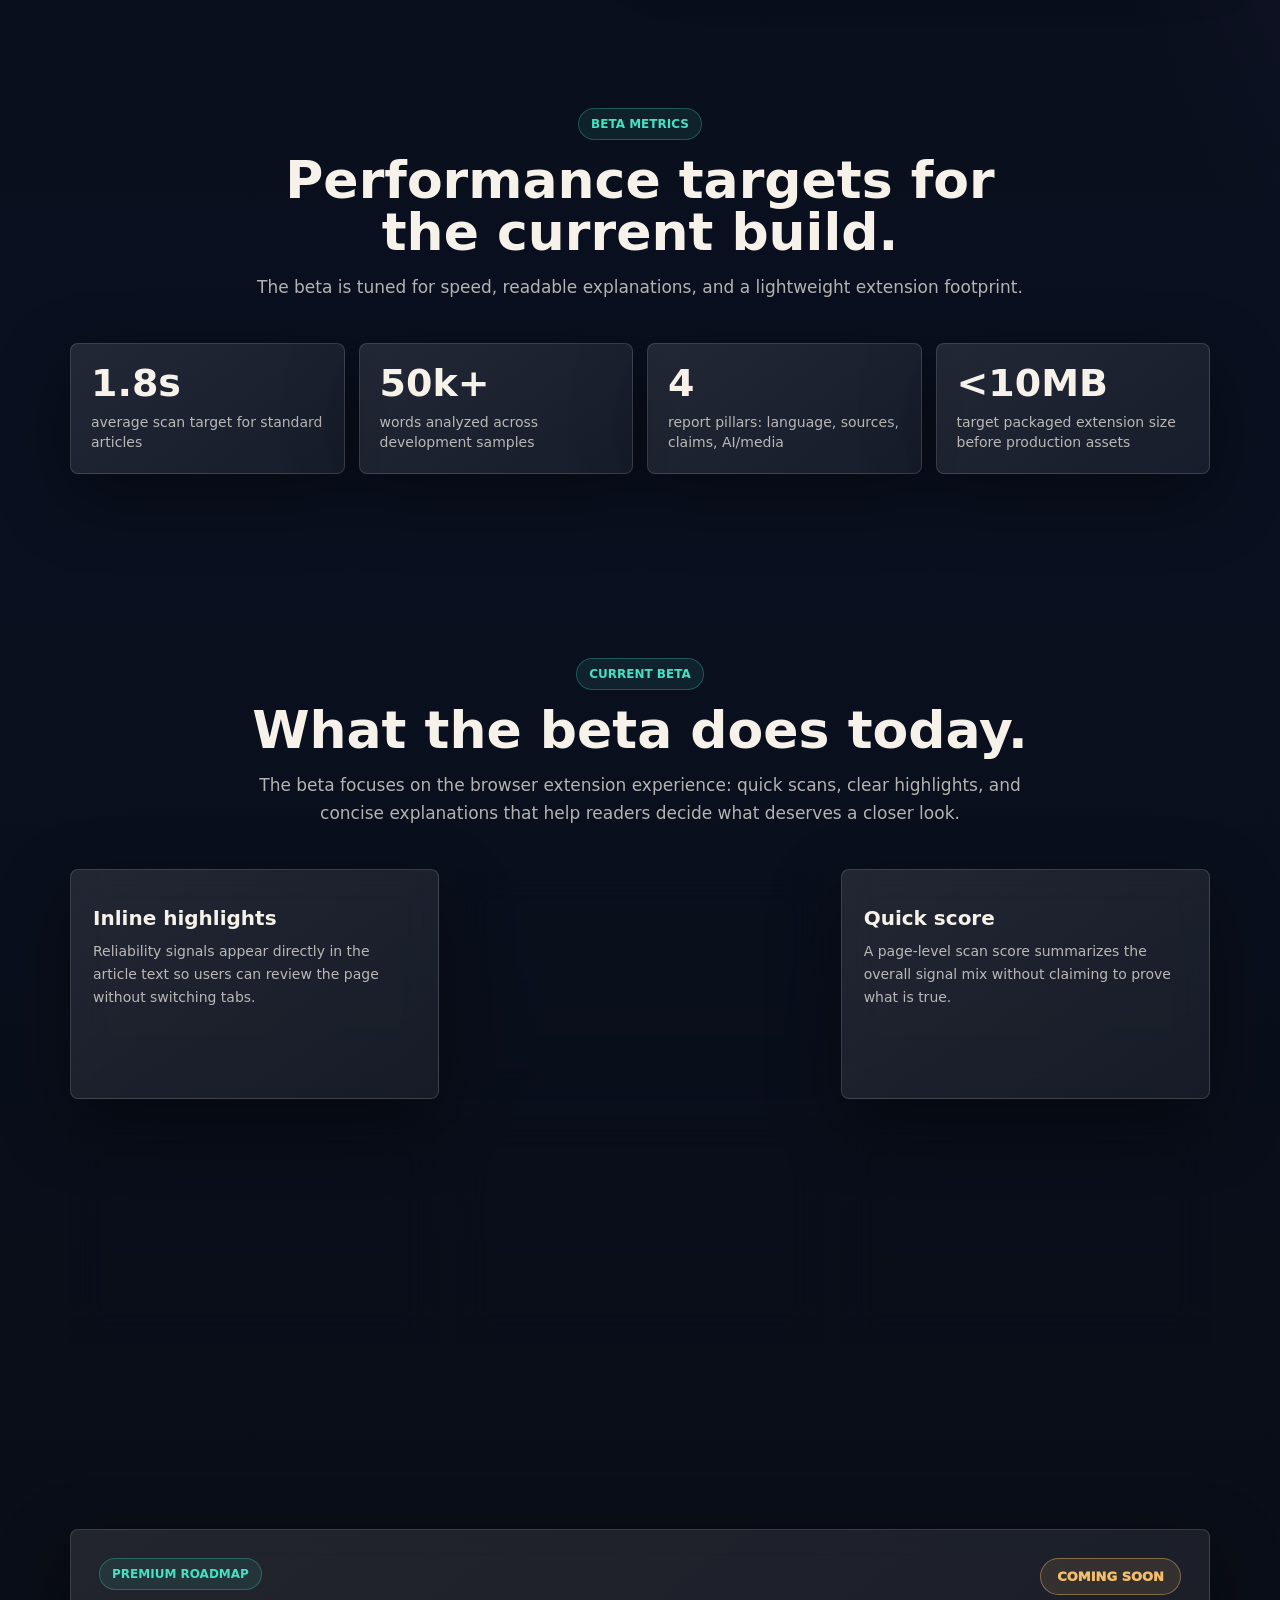
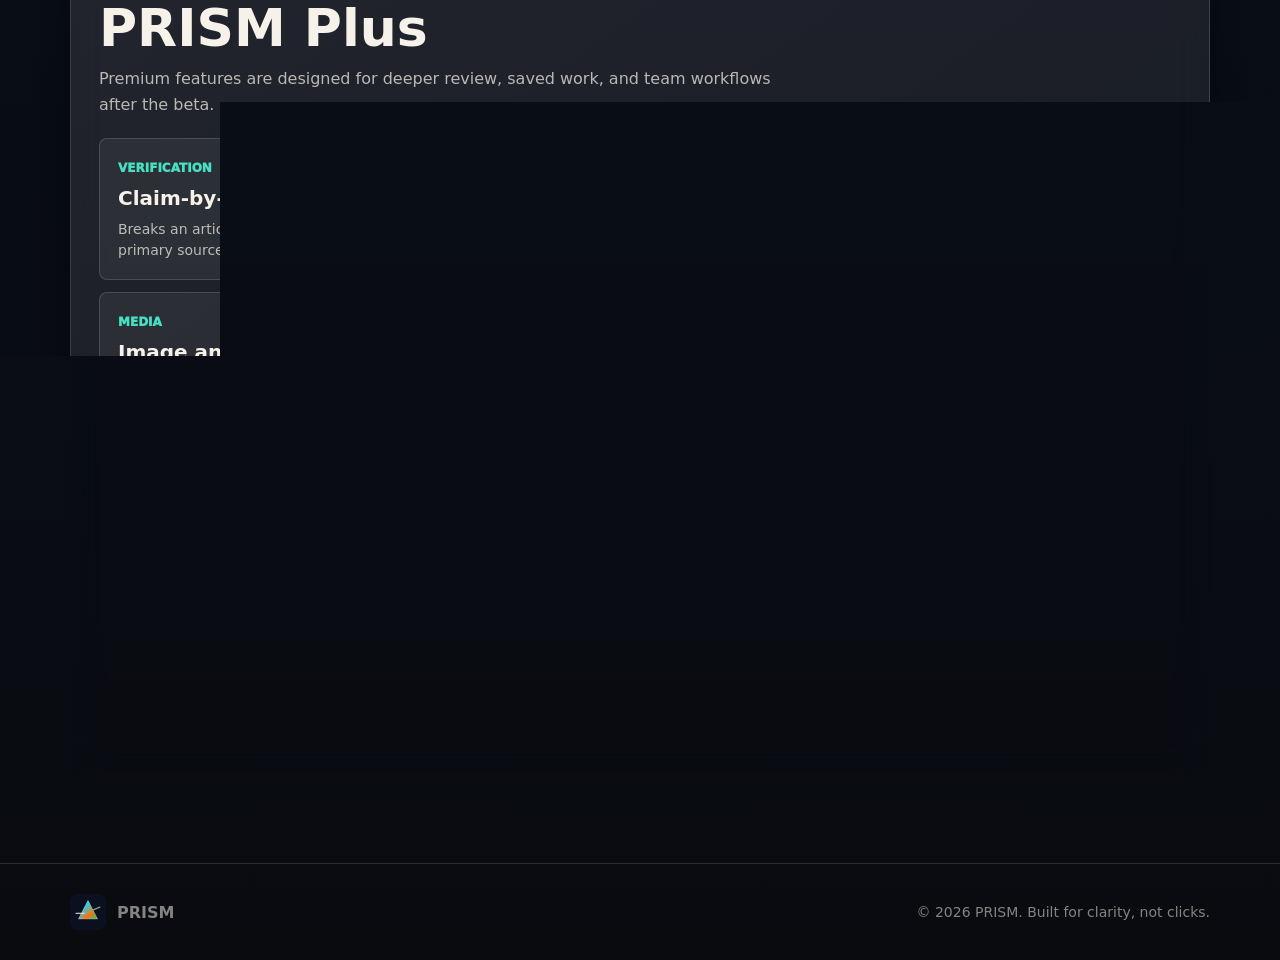
==== commit 4665fded: "Update download links and button texts in download.html" ====
--- a/download.html
+++ b/download.html
@@ -61,8 +61,8 @@
           </div>
           <h3>PRISM Extension Beta</h3>
           <p>Chrome extension package for quick reliability review, inline highlights, and signal scoring.</p>
-          <a class="button primary wide" href="assets/downloads/prism-extension-beta.zip" download>Download beta zip</a>
-          <a class="button secondary wide" href="mailto:casey_mccabe1@baylor.edu?subject=PRISM%20Beta%20Access">Request access</a>
+          <a class="button primary wide" href="assets/downloads/prism-extension-beta.zip" download>Download free beta extension</a>
+          <a class="button secondary wide" href="mailto:casey_mccabe1@baylor.edu?subject=PRISM%20Beta%20Access">Request access to preumim beta</a>
         </div>
       </div>
     </section>
